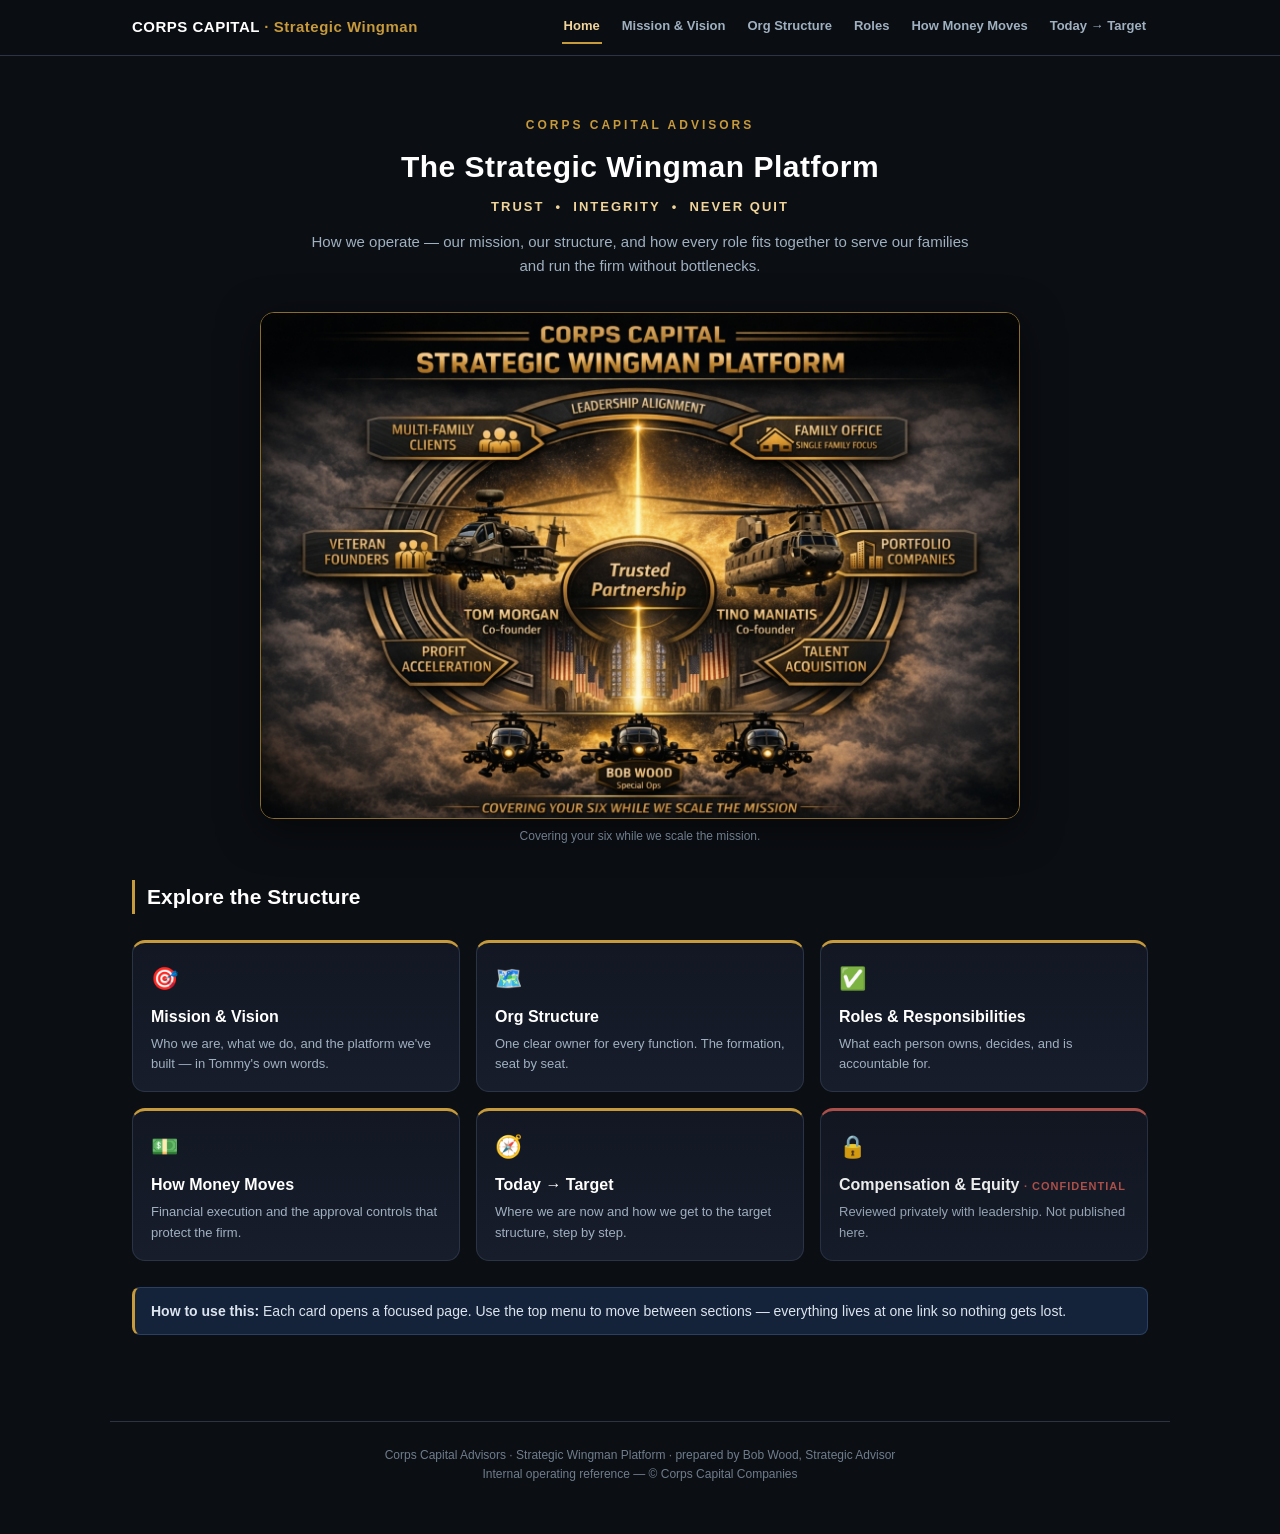
==== index.html @ b9753558 "Corps Capital structure site: mission/vision, org, roles, money-flow, transition Co-Authored-By: Cla" ====
<!DOCTYPE html>
<html lang="en">
<head>
<meta charset="utf-8">
<meta name="viewport" content="width=device-width, initial-scale=1">
<title>Corps Capital — Operating Structure</title>
<link rel="stylesheet" href="style.css">
</head>
<body>
<nav class="nav"><div class="nav-inner">
  <span class="brand">CORPS CAPITAL <span>· Strategic Wingman</span></span>
  <a class="item active" href="index.html">Home</a>
  <a class="item" href="mission-vision.html">Mission &amp; Vision</a>
  <a class="item" href="org-structure.html">Org Structure</a>
  <a class="item" href="roles.html">Roles</a>
  <a class="item" href="money-flow.html">How Money Moves</a>
  <a class="item" href="transition.html">Today → Target</a>
</div></nav>

<div class="wrap">
  <div class="hero">
    <div class="kicker">Corps Capital Advisors</div>
    <h1>The Strategic Wingman Platform</h1>
    <div class="ethos">TRUST &nbsp;•&nbsp; INTEGRITY &nbsp;•&nbsp; NEVER QUIT</div>
    <p class="sub">How we operate — our mission, our structure, and how every role fits together to serve our families and run the firm without bottlenecks.</p>
  </div>

  <img class="illus" src="assets/strategic-wingman-platform.png" alt="Corps Capital Strategic Wingman Platform">
  <div class="illus-cap">Covering your six while we scale the mission.</div>

  <h2>Explore the Structure</h2>
  <div class="cards">
    <a class="card" href="mission-vision.html">
      <div class="ic">🎯</div><h4>Mission &amp; Vision</h4>
      <p>Who we are, what we do, and the platform we've built — in Tommy's own words.</p>
    </a>
    <a class="card" href="org-structure.html">
      <div class="ic">🗺️</div><h4>Org Structure</h4>
      <p>One clear owner for every function. The formation, seat by seat.</p>
    </a>
    <a class="card" href="roles.html">
      <div class="ic">✅</div><h4>Roles &amp; Responsibilities</h4>
      <p>What each person owns, decides, and is accountable for.</p>
    </a>
    <a class="card" href="money-flow.html">
      <div class="ic">💵</div><h4>How Money Moves</h4>
      <p>Financial execution and the approval controls that protect the firm.</p>
    </a>
    <a class="card" href="transition.html">
      <div class="ic">🧭</div><h4>Today → Target</h4>
      <p>Where we are now and how we get to the target structure, step by step.</p>
    </a>
    <div class="card locked">
      <div class="ic">🔒</div><h4>Compensation &amp; Equity <small>· CONFIDENTIAL</small></h4>
      <p>Reviewed privately with leadership. Not published here.</p>
    </div>
  </div>

  <div class="callout">
    <b>How to use this:</b> Each card opens a focused page. Use the top menu to move between sections — everything lives at one link so nothing gets lost.
  </div>
</div>

<footer>
  Corps Capital Advisors · Strategic Wingman Platform · prepared by Bob Wood, Strategic Advisor<br>
  Internal operating reference — © Corps Capital Companies
</footer>
</body>
</html>
---- style.css ----
/* Corps Capital — Strategic Wingman Platform · shared styles */
:root{
  --black:#0b0e13; --panel:#121723; --panel2:#171d2b;
  --gold:#c79a3b; --gold-bright:#f0d49a; --gold-line:#8a6c2c;
  --ink:#e9edf2; --soft:#9fb0c0; --muted:#6f7d8c;
  --line:#2a3445; --green:#3a8f63; --red:#b9554f;
  --maxw:1060px;
}
*{box-sizing:border-box;}
html{scroll-behavior:smooth;}
body{
  margin:0; background:var(--black); color:var(--ink);
  font-family:-apple-system,BlinkMacSystemFont,"Segoe UI",Helvetica,Arial,sans-serif;
  line-height:1.6;
}
a{color:var(--gold-bright); text-decoration:none;}
a:hover{text-decoration:underline;}

/* top nav */
.nav{
  position:sticky; top:0; z-index:50;
  background:rgba(11,14,19,.94); backdrop-filter:blur(8px);
  border-bottom:1px solid var(--line);
}
.nav-inner{max-width:var(--maxw); margin:0 auto; padding:11px 22px;
  display:flex; align-items:center; gap:18px; flex-wrap:wrap;}
.nav .brand{font-weight:800; letter-spacing:.5px; color:#fff; font-size:15px; margin-right:auto;}
.nav .brand span{color:var(--gold);}
.nav a.item{color:var(--soft); font-size:13px; font-weight:600; text-decoration:none;
  padding:5px 2px; border-bottom:2px solid transparent;}
.nav a.item:hover{color:#fff; border-bottom-color:var(--gold);}
.nav a.item.active{color:var(--gold-bright); border-bottom-color:var(--gold);}

.wrap{max-width:var(--maxw); margin:0 auto; padding:34px 22px 70px;}

/* hero */
.hero{text-align:center; padding:26px 0 8px;}
.hero .kicker{color:var(--gold); letter-spacing:3px; font-size:12px; font-weight:700; text-transform:uppercase;}
.hero h1{margin:8px 0 6px; font-size:30px; letter-spacing:.5px; color:#fff;}
.hero .ethos{color:var(--gold-bright); font-weight:600; font-size:13px; letter-spacing:2px;}
.hero .sub{color:var(--soft); font-size:15px; max-width:680px; margin:12px auto 0;}

.illus{display:block; width:100%; max-width:760px; margin:26px auto 8px;
  border-radius:14px; border:1px solid var(--gold-line); box-shadow:0 10px 40px rgba(0,0,0,.5);}
.illus-cap{text-align:center; color:var(--muted); font-size:12px; margin-top:8px;}

/* section + cards */
h2{color:#fff; font-size:21px; margin:34px 0 6px; border-left:3px solid var(--gold); padding-left:12px;}
h3{color:var(--gold-bright); font-size:16px; margin:22px 0 4px;}
p{color:#d4dbe3;}
.lead{font-size:16px; color:#dfe6ee;}

.cards{display:grid; grid-template-columns:repeat(auto-fit,minmax(250px,1fr)); gap:16px; margin:26px 0;}
.card{display:block; background:linear-gradient(180deg,var(--panel),var(--panel2));
  border:1px solid var(--line); border-top:3px solid var(--gold); border-radius:13px;
  padding:18px 18px 16px; color:var(--ink); text-decoration:none; transition:transform .12s, border-color .12s;}
.card:hover{transform:translateY(-3px); border-color:var(--gold); text-decoration:none;}
.card .ic{font-size:22px;}
.card h4{margin:8px 0 4px; color:#fff; font-size:16px;}
.card p{margin:0; color:var(--soft); font-size:13px;}
.card.locked{border-top-color:var(--red); opacity:.92;}
.card.locked h4 small{color:var(--red); font-weight:700; font-size:11px; letter-spacing:1px;}

/* generic panel + table */
.panel{background:var(--panel); border:1px solid var(--line); border-radius:12px; padding:18px 20px; margin:18px 0;}
.callout{background:#15233a; border:1px solid #294063; border-left:3px solid var(--gold); border-radius:8px; padding:12px 16px; margin:16px 0; color:#dbe4ef; font-size:14px;}
ul{padding-left:20px;} li{margin-bottom:5px; color:#d4dbe3;}
table{width:100%; border-collapse:collapse; margin:14px 0; font-size:13.5px;}
th,td{text-align:left; padding:9px 12px; border-bottom:1px solid var(--line); vertical-align:top;}
th{color:var(--gold-bright); font-weight:700; font-size:12px; text-transform:uppercase; letter-spacing:.5px;}
td b{color:#fff;}
.tag{display:inline-block; font-size:11px; font-weight:700; padding:2px 8px; border-radius:20px;}
.tag.green{background:rgba(58,143,99,.18); color:#7fd6a6; border:1px solid #2f6b4f;}
.tag.gold{background:rgba(199,154,59,.16); color:var(--gold-bright); border:1px solid var(--gold-line);}

.quote{border-left:3px solid var(--gold); padding:4px 0 4px 16px; margin:18px 0; color:var(--gold-bright); font-style:italic; font-size:17px;}

footer{max-width:var(--maxw); margin:0 auto; padding:24px 22px 50px; color:var(--muted); font-size:12px; border-top:1px solid var(--line); text-align:center;}
.backlink{display:inline-block; margin:24px 0 0; color:var(--soft); font-size:13px;}
@media print{ .nav{display:none;} body{background:#fff; color:#111;} .card,.panel{box-shadow:none;} }
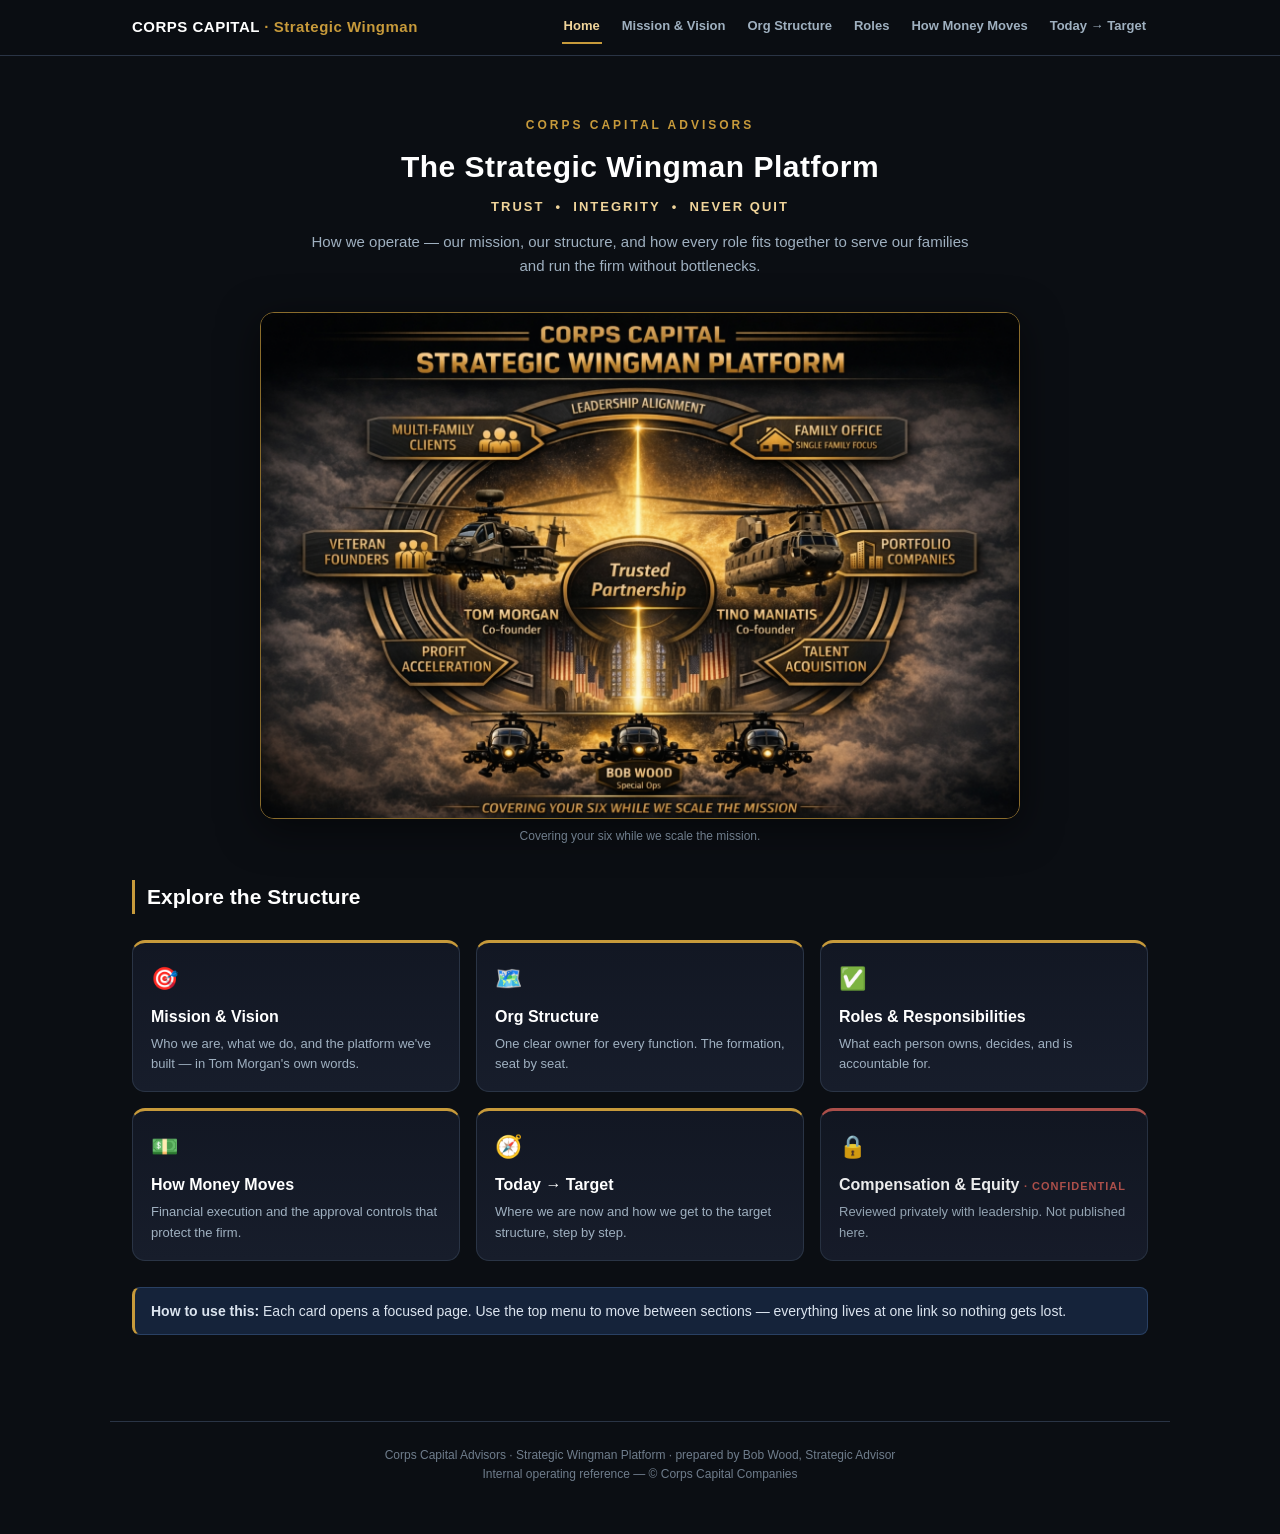
==== commit e9ad4b93: "Updates: Tom Morgan naming; add Michael Morgan seat; value-workflow owners; roles additions; single-" ====
--- a/index.html
+++ b/index.html
@@ -32,7 +32,7 @@
   <div class="cards">
     <a class="card" href="mission-vision.html">
       <div class="ic">🎯</div><h4>Mission &amp; Vision</h4>
-      <p>Who we are, what we do, and the platform we've built — in Tommy's own words.</p>
+      <p>Who we are, what we do, and the platform we've built — in Tom Morgan's own words.</p>
     </a>
     <a class="card" href="org-structure.html">
       <div class="ic">🗺️</div><h4>Org Structure</h4>
